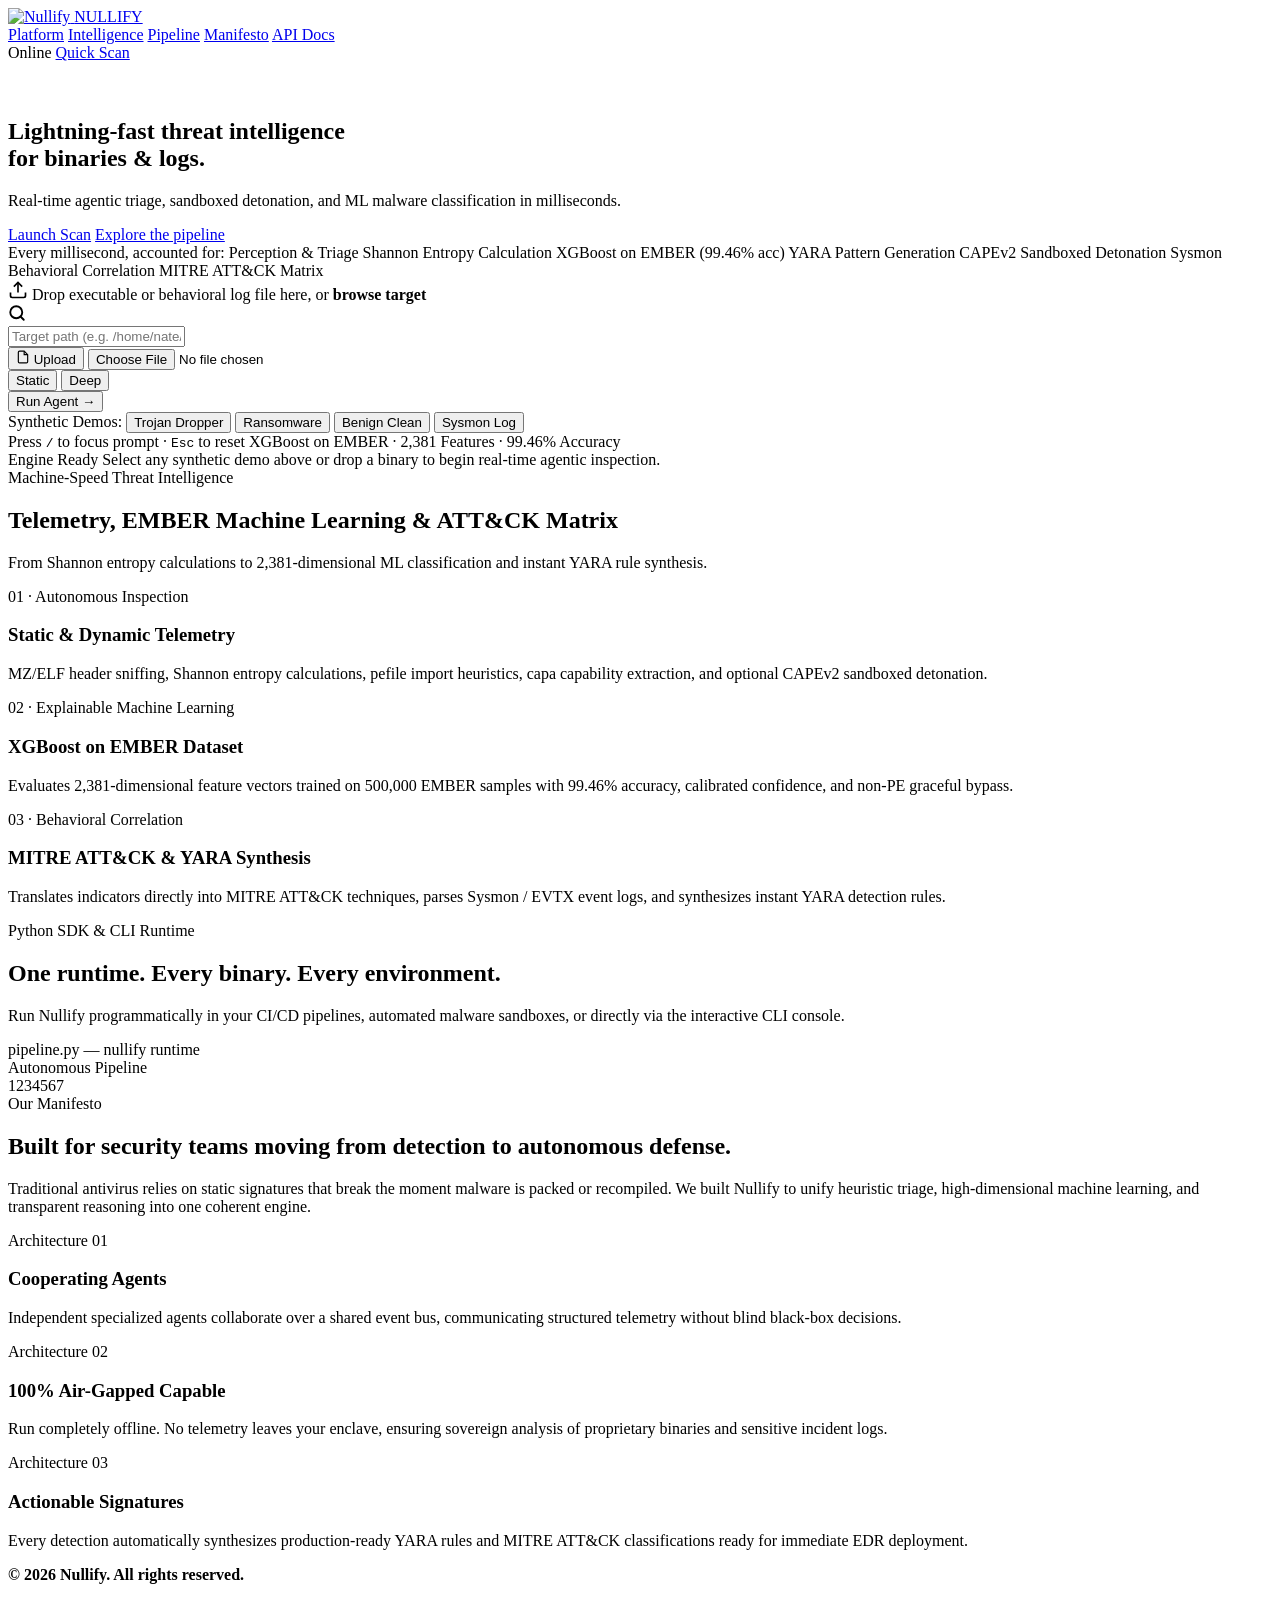
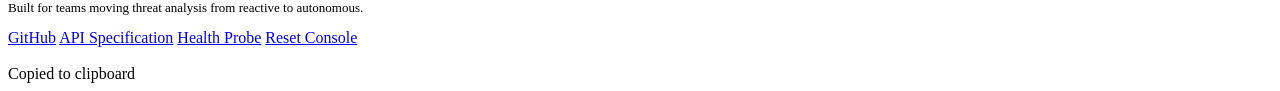
==== src/nullify/interfaces/web/static/index.html @ 45652394 "feat(ui): remove pipeline tabs, copy and replay buttons; polish minimalist terminal animation" ====
<!DOCTYPE html>
<html lang="en">
<head>
<meta charset="utf-8">
<meta name="viewport" content="width=device-width, initial-scale=1">
<title>Nullify — Lightning-fast threat intelligence for binaries & logs.</title>
<meta name="description" content="Autonomous threat analysis runtime. Cooperating agents for triage, static inspection, sandboxed detonation, and XGBoost classification on EMBER.">
<link rel="preconnect" href="https://fonts.googleapis.com">
<link rel="preconnect" href="https://fonts.gstatic.com" crossorigin>
<link rel="stylesheet" href="https://fonts.googleapis.com/css2?family=Mona+Sans:ital,wght@0,200..900;1,200..900&family=JetBrains+Mono:wght@400;500;600&display=swap">
<link rel="icon" type="image/svg+xml" href="/static/assets/icon.svg?v=20260912">
<link rel="icon" type="image/png" sizes="32x32" href="/static/assets/favicon-32x32.png?v=20260912">
<link rel="icon" type="image/png" sizes="16x16" href="/static/assets/favicon-16x16.png?v=20260912">
<link rel="shortcut icon" href="/favicon.ico?v=20260912">
<link rel="apple-touch-icon" sizes="180x180" href="/static/assets/apple-touch-icon.png?v=20260912">
<link rel="stylesheet" href="/static/style.css?v=20260912">
</head>
<body>

<!-- Signature RAVN Top-Pinned Floating Tab Navbar -->
<header class="ravn-navbar-wrapper">
  <div class="ravn-navbar-tab">
    <span class="ravn-ear-left" aria-hidden="true"></span>
    <span class="ravn-ear-right" aria-hidden="true"></span>
    
    <a href="#hero" class="nav-brand" id="nav-brand-logo" aria-label="Nullify Home">
      <img src="/static/assets/logo.svg" alt="Nullify" class="nav-logo-icon">
      <span class="nav-brand-text">NULLIFY</span>
    </a>

    <nav class="nav-menu" id="nav-menu-links" aria-label="Primary Navigation">
      <a href="#canvas" class="nav-item" data-section="canvas">Platform</a>
      <a href="#intelligence" class="nav-item" data-section="intelligence">Intelligence</a>
      <a href="#pipeline" class="nav-item" data-section="pipeline">Pipeline</a>
      <a href="#manifesto" class="nav-item" data-section="manifesto">Manifesto</a>
      <a href="/api/docs" target="_blank" class="nav-item">API Docs</a>
    </nav>

    <div class="nav-right-actions">
      <span id="health" class="engine-status-pill on" title="Orchestration status">
        <span class="status-dot"></span>
        <span id="health-text">Online</span>
      </span>
      <a href="#canvas" class="btn-nav-action">Quick Scan</a>
    </div>
  </div>
</header>

<!-- Hero Section (Directly mirroring useravn.com) -->
<section id="hero" class="hero-wrapper">
  <!-- Halftone Robots Art (Michelangelo Creation of Adam) -->
  <div class="hero-art-layer" aria-hidden="true">
    <div class="hero-art-inner">
      <img src="/static/assets/bg.svg" alt="" class="hero-bg-art">
      <div class="hero-dot-grid"></div>
    </div>
  </div>

  <!-- Corner Engraving Flourishes -->
  <div class="hero-flourishes" aria-hidden="true">
    <div class="flourishes-container">
      <img src="/static/assets/top-left.svg" alt="" class="flourish flourish-tl">
      <img src="/static/assets/top-right.svg" alt="" class="flourish flourish-tr">
      <img src="/static/assets/bottom-left.svg" alt="" class="flourish flourish-bl">
      <img src="/static/assets/bottom-right.svg" alt="" class="flourish flourish-br">

      <span class="crosshair bottom-left"></span>
      <span class="crosshair bottom-right"></span>
    </div>
  </div>

  <!-- Hero Content -->
  <div class="page-container hero-content">
    <h1 class="hero-headline">
      Lightning-fast threat intelligence<br>for binaries & logs.
    </h1>

    <p class="hero-subtext">
      Real-time agentic triage, sandboxed detonation, and ML malware classification in milliseconds.
    </p>

    <div class="hero-cta-group">
      <a href="#canvas" class="btn-primary-pill">Launch Scan</a>
      <a href="#pipeline" class="btn-secondary-pill">Explore the pipeline</a>
    </div>
  </div>
</section>

<!-- Capability Ticker Ribbon -->
<div class="capability-ticker" aria-hidden="true">
  <div class="page-container ticker-content">
    <span class="ticker-label">Every millisecond, accounted for:</span>
    <span class="ticker-item">Perception & Triage</span>
    <span class="ticker-item">Shannon Entropy Calculation</span>
    <span class="ticker-item">XGBoost on EMBER (99.46% acc)</span>
    <span class="ticker-item">YARA Pattern Generation</span>
    <span class="ticker-item">CAPEv2 Sandboxed Detonation</span>
    <span class="ticker-item">Sysmon Behavioral Correlation</span>
    <span class="ticker-item">MITRE ATT&CK Matrix</span>
  </div>
</div>

<!-- Main Workspace & Interactive Console -->
<main id="canvas" class="console-section">
  <div class="page-container">
    <div class="console-card">
      <form id="scan-form" class="scan-form">
        <!-- Drag & Drop Zone -->
        <div id="drop-zone" class="drag-drop-zone">
          <svg width="20" height="20" fill="none" stroke="currentColor" stroke-width="2" viewBox="0 0 24 24">
            <path d="M21 15v4a2 2 0 0 1-2 2H5a2 2 0 0 1-2-2v-4"/>
            <polyline points="17 8 12 3 7 8"/>
            <line x1="12" y1="3" x2="12" y2="15"/>
          </svg>
          <span class="drag-text">Drop executable or behavioral log file here, or <b>browse target</b></span>
        </div>

        <!-- Search / Path Row -->
        <div class="command-input-container">
          <div class="command-prefix-icon">
            <svg width="18" height="18" viewBox="0 0 24 24" fill="none" stroke="currentColor" stroke-width="2.5" stroke-linecap="round" stroke-linejoin="round">
              <circle cx="11" cy="11" r="8"></circle>
              <line x1="21" y1="21" x2="16.65" y2="16.65"></line>
            </svg>
          </div>

          <input id="path" class="scan-input" type="text" spellcheck="false" autocomplete="off"
                 placeholder="Target path (e.g. /home/nate/sample.elf, sample.exe)..." aria-label="file path">

          <div class="command-actions">
            <!-- File Picker Trigger -->
            <button id="file-trigger" type="button" class="file-upload-trigger">
              <svg width="14" height="14" fill="none" stroke="currentColor" stroke-width="2" viewBox="0 0 24 24">
                <path d="M14 2H6a2 2 0 0 0-2 2v16a2 2 0 0 0 2 2h12a2 2 0 0 0 2-2V8z"/>
                <polyline points="14 2 14 8 20 8"/>
              </svg>
              <span>Upload</span>
            </button>
            <input id="file-input" class="hidden-file-input" type="file">

            <!-- Scan Mode Switch -->
            <div class="mode-toggle-group">
              <button id="mode-static" type="button" class="mode-btn active" title="Static & ML analysis">Static</button>
              <button id="mode-deep" type="button" class="mode-btn" title="Sandboxed Detonation (--deep)">Deep</button>
            </div>

            <!-- Submit Button -->
            <button id="scan-btn" type="submit" class="btn-scan-main">
              <span class="btn-spinner" hidden></span>
              <span class="btn-label">Run Agent →</span>
            </button>
          </div>
        </div>
      </form>

      <!-- Quick Samples Row -->
      <div class="quick-samples-row">
        <span class="samples-label">Synthetic Demos:</span>
        <button type="button" class="sample-chip" data-sample="trojan">
          <span class="sample-dot trojan"></span> Trojan Dropper
        </button>
        <button type="button" class="sample-chip" data-sample="ransomware">
          <span class="sample-dot ransom"></span> Ransomware
        </button>
        <button type="button" class="sample-chip" data-sample="benign">
          <span class="sample-dot benign"></span> Benign Clean
        </button>
        <button type="button" class="sample-chip" data-sample="sysmon">
          <span class="sample-dot log"></span> Sysmon Log
        </button>
      </div>

      <div class="command-hints">
        <span>Press <kbd>/</kbd> to focus prompt · <kbd>Esc</kbd> to reset</span>
        <span>XGBoost on EMBER · 2,381 Features · 99.46% Accuracy</span>
      </div>

      <div id="error" class="error-box" hidden></div>
    </div>

    <!-- Bento Grid Scan Results Area -->
    <section id="result" class="bento-grid" hidden>
      <!-- Card 1: Verdict Showcase (Span 7) -->
      <div id="verdict-card" class="bento-card bento-verdict">
        <div class="card-header-row">
          <span class="card-title">
            <span class="card-title-icon">✦</span> Detection Verdict
          </span>
          <span id="verdict-type" class="verdict-family-pill"></span>
        </div>

        <div class="verdict-main-row">
          <div class="verdict-text-block">
            <span class="verdict-label">Analysis Result</span>
            <span id="verdict-word" class="verdict-word">—</span>
          </div>

          <!-- SVG Radial Meter -->
          <div class="radial-meter-box">
            <svg class="gauge-svg" viewBox="0 0 140 140">
              <circle class="gauge-track" cx="70" cy="70" r="60"/>
              <circle id="gauge-circle" class="gauge-progress" cx="70" cy="70" r="60"/>
            </svg>
            <div class="gauge-center-text">
              <span id="confidence" class="gauge-number">0%</span>
              <span class="gauge-caption">Confidence</span>
            </div>
          </div>
        </div>

        <!-- Target Metadata Row -->
        <div id="meta-row" class="target-meta-row"></div>
      </div>

      <!-- Card 2: AI Reasoning Rationale (Span 5) -->
      <div class="bento-card bento-reasoning">
        <div class="card-header-row">
          <span class="card-title">
            <span class="card-title-icon">◈</span> Reasoning Agent Rationale
          </span>
        </div>
        <div id="explanation" class="reasoning-body">Waiting for analysis...</div>
      </div>

      <!-- Card 3: 6-Agent Pipeline Flow (Span 12) -->
      <div class="bento-card bento-pipeline">
        <div class="card-header-row">
          <span class="card-title">
            <span class="card-title-icon">⟐</span> Cooperating Agent Pipeline
          </span>
          <span class="brand-pill">6 Specialized Stages</span>
        </div>
        <div id="agents" class="agents-grid"></div>
      </div>

      <!-- Card 4: MITRE ATT&CK Matrix (Span 6) -->
      <div class="bento-card bento-mitre">
        <div class="card-header-row">
          <span class="card-title">
            <span class="card-title-icon">⬡</span> MITRE ATT&CK Mapping
          </span>
          <span id="mitre-count" class="brand-pill">0 mapped</span>
        </div>
        <div id="mitre-list" class="mitre-tags-list"></div>
      </div>

      <!-- Card 5: YARA Rule Synthesis (Span 6) -->
      <div class="bento-card bento-yara">
        <div class="card-header-row">
          <span class="card-title">
            <span class="card-title-icon" style="color: #4ade80;">⚡</span> Auto-Generated YARA Rule
          </span>
        </div>
        <pre id="yara-rule-preview" class="yara-preview-box">// Click below to derive an actionable YARA rule from findings</pre>
        <div class="yara-actions-row">
          <button id="btn-gen-yara" type="button" class="btn-secondary-pill" style="color: #fafafa; border-color: #333; background: #222;">Generate Rule</button>
          <button id="btn-copy-yara" type="button" class="btn-secondary-pill" style="color: #fafafa; border-color: #333; background: #222;" hidden>Copy YARA</button>
        </div>
      </div>

      <!-- Card 6: Findings Deep Dive (Span 12) -->
      <div class="bento-card bento-findings">
        <div class="card-header-row">
          <span class="card-title">
            <span class="card-title-icon">≡</span> Findings Deep Dive <span id="finding-count" class="brand-pill"></span>
          </span>
        </div>

        <div class="findings-filter-bar">
          <button type="button" class="filter-pill active" data-filter="all">All</button>
          <button type="button" class="filter-pill" data-filter="critical">Critical</button>
          <button type="button" class="filter-pill" data-filter="high">High</button>
          <button type="button" class="filter-pill" data-filter="medium">Medium</button>
          <button type="button" class="filter-pill" data-filter="low">Low</button>
          <button type="button" class="filter-pill" data-filter="info">Info</button>
        </div>

        <div id="findings" class="findings-list"></div>
      </div>

      <!-- Card 7: Raw JSON Report (Span 12) -->
      <div class="bento-card bento-raw">
        <div class="card-header-row">
          <span class="card-title">
            <span class="card-title-icon">{ }</span> Raw Intelligence Report
          </span>
          <div style="display: flex; gap: 8px;">
            <button id="raw-toggle" class="btn-secondary-pill" type="button" style="color: #fafafa; border-color: #333; background: #222;">View Raw Report</button>
            <button id="raw-copy" class="btn-secondary-pill" type="button" style="color: #fafafa; border-color: #333; background: #222;" hidden>Copy JSON</button>
          </div>
        </div>
        <pre id="raw-json" class="raw-json-container" hidden></pre>
      </div>
    </section>

    <!-- Initial Empty State inside Console -->
    <div id="intro" class="canvas-empty-state">
      <div class="empty-state-banner">
        <span class="empty-state-badge">Engine Ready</span>
        <span class="empty-state-text">Select any synthetic demo above or drop a binary to begin real-time agentic inspection.</span>
      </div>
    </div>
  </div>
</main>

<!-- Threat Intelligence Architecture Section -->
<section id="intelligence" class="intelligence-section">
  <div class="page-container">
    <div class="section-header">
      <span class="section-tag">Machine-Speed Threat Intelligence</span>
      <h2 class="section-title">Telemetry, EMBER Machine Learning & ATT&CK Matrix</h2>
      <p class="section-desc">From Shannon entropy calculations to 2,381-dimensional ML classification and instant YARA rule synthesis.</p>
    </div>

    <div class="pillars-grid">
      <div class="pillar-card">
        <span class="pillar-step">01 · Autonomous Inspection</span>
        <h3 class="pillar-title">Static & Dynamic Telemetry</h3>
        <p class="pillar-desc">MZ/ELF header sniffing, Shannon entropy calculations, pefile import heuristics, capa capability extraction, and optional CAPEv2 sandboxed detonation.</p>
      </div>

      <div class="pillar-card">
        <span class="pillar-step">02 · Explainable Machine Learning</span>
        <h3 class="pillar-title">XGBoost on EMBER Dataset</h3>
        <p class="pillar-desc">Evaluates 2,381-dimensional feature vectors trained on 500,000 EMBER samples with 99.46% accuracy, calibrated confidence, and non-PE graceful bypass.</p>
      </div>

      <div class="pillar-card">
        <span class="pillar-step">03 · Behavioral Correlation</span>
        <h3 class="pillar-title">MITRE ATT&CK & YARA Synthesis</h3>
        <p class="pillar-desc">Translates indicators directly into MITRE ATT&CK techniques, parses Sysmon / EVTX event logs, and synthesizes instant YARA detection rules.</p>
      </div>
    </div>
  </div>
</section>

<!-- Agentic Pipeline & Code Showcase Section -->
<section id="pipeline" class="code-showcase-section">
  <div class="page-container">
    <div class="section-header">
      <span class="section-tag">Python SDK & CLI Runtime</span>
      <h2 class="section-title">One runtime. Every binary. Every environment.</h2>
      <p class="section-desc">Run Nullify programmatically in your CI/CD pipelines, automated malware sandboxes, or directly via the interactive CLI console.</p>
    </div>

    <!-- Animated Pipeline Terminal -->
    <div class="terminal-showcase-card" id="pipeline-terminal">
      <!-- Minimalist Chrome Header -->
      <div class="terminal-chrome">
        <div class="terminal-controls">
          <span class="term-dot term-dot-close" aria-hidden="true"></span>
          <span class="term-dot term-dot-min" aria-hidden="true"></span>
          <span class="term-dot term-dot-max" aria-hidden="true"></span>
        </div>
        <div class="terminal-title">pipeline.py — nullify runtime</div>
        <div class="terminal-status-indicator">
          <span class="pulse-status-dot"></span>
          <span class="status-label" id="term-status-label">Autonomous Pipeline</span>
        </div>
      </div>

      <!-- Editor Canvas -->
      <div class="terminal-editor-body">
        <div class="editor-gutters" aria-hidden="true" id="term-gutters">
          <span>1</span><span>2</span><span>3</span><span>4</span><span>5</span><span>6</span><span>7</span>
        </div>
        <div class="editor-code-pane" id="term-code-pane"></div>
      </div>

      <!-- Live Execution Output Console -->
      <div class="terminal-runtime-drawer" id="term-runtime-drawer">
        <div class="runtime-log-stream" id="term-log-stream"></div>
        <div class="runtime-verdict-line" id="term-verdict-line"></div>
      </div>
    </div>
  </div>
</section>

<!-- Manifesto Section (Matching RAVN's Manifesto) -->
<section id="manifesto" class="manifesto-section">
  <div class="page-container">
    <div class="section-header">
      <span class="section-tag">Our Manifesto</span>
      <h2 class="section-title">Built for security teams moving from detection to autonomous defense.</h2>
      <p class="section-desc">Traditional antivirus relies on static signatures that break the moment malware is packed or recompiled. We built Nullify to unify heuristic triage, high-dimensional machine learning, and transparent reasoning into one coherent engine.</p>
    </div>

    <div class="pillars-grid">
      <div class="pillar-card">
        <span class="pillar-step">Architecture 01</span>
        <h3 class="pillar-title">Cooperating Agents</h3>
        <p class="pillar-desc">Independent specialized agents collaborate over a shared event bus, communicating structured telemetry without blind black-box decisions.</p>
      </div>

      <div class="pillar-card">
        <span class="pillar-step">Architecture 02</span>
        <h3 class="pillar-title">100% Air-Gapped Capable</h3>
        <p class="pillar-desc">Run completely offline. No telemetry leaves your enclave, ensuring sovereign analysis of proprietary binaries and sensitive incident logs.</p>
      </div>

      <div class="pillar-card">
        <span class="pillar-step">Architecture 03</span>
        <h3 class="pillar-title">Actionable Signatures</h3>
        <p class="pillar-desc">Every detection automatically synthesizes production-ready YARA rules and MITRE ATT&CK classifications ready for immediate EDR deployment.</p>
      </div>
    </div>
  </div>
</section>

<!-- Page Footer with Architectural Watermark (footer.svg) -->
<footer class="page-footer">
  <div class="page-container">
    <div class="footer-bottom-row">
      <div>
        <p style="font-weight: 550; color: var(--foreground);">© 2026 Nullify. All rights reserved.</p>
        <p style="font-size: 0.8125rem; color: var(--foreground-subtle); margin-top: 2px;">Built for teams moving threat analysis from reactive to autonomous.</p>
      </div>

      <div class="footer-links">
        <a href="https://github.com/Nate-br/nullify" target="_blank" rel="noopener" class="footer-link">GitHub</a>
        <a href="/api/docs" target="_blank" class="footer-link">API Specification</a>
        <a href="/api/health" target="_blank" class="footer-link">Health Probe</a>
        <a href="/?path=/dev/null" class="footer-link">Reset Console</a>
      </div>
    </div>

    <!-- Footer Watermark Engraving (footer.svg) -->
    <div class="footer-watermark-wrapper" aria-hidden="true">
      <img src="/static/assets/footer.svg" alt="" class="footer-watermark">
    </div>
  </div>
</footer>

<div id="toast">Copied to clipboard</div>

<script src="/static/app.js?v=20260912"></script>
</body>
</html>
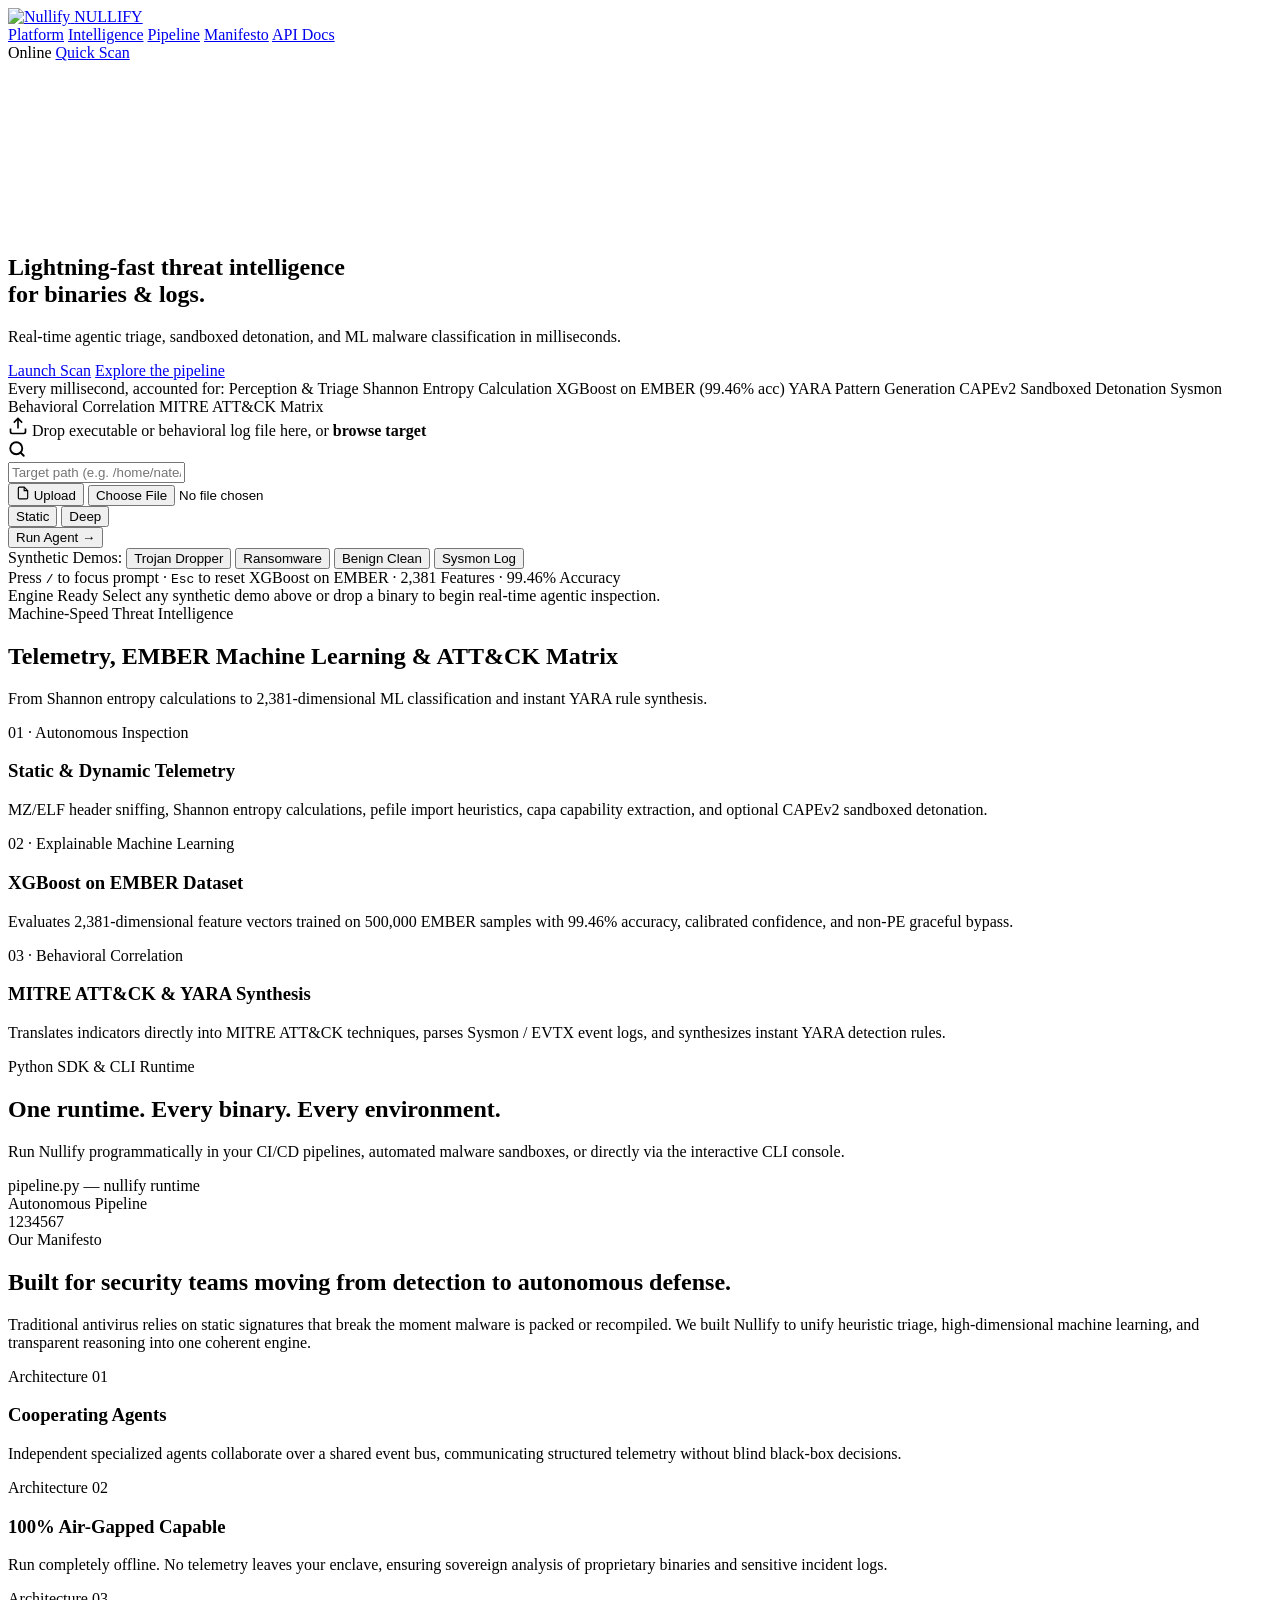
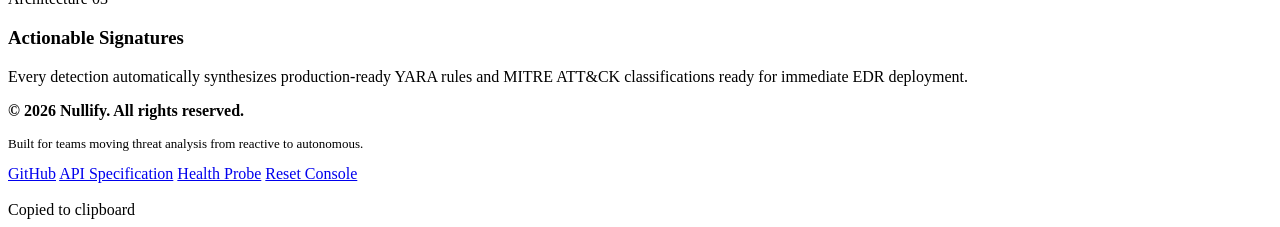
==== commit 1b8898d0: "feat(ui): apply full-bleed 270-degree rotated particle video hero background at 32% watermark opacit" ====
--- a/src/nullify/interfaces/web/static/index.html
+++ b/src/nullify/interfaces/web/static/index.html
@@ -46,13 +46,26 @@
   </div>
 </header>
 
-<!-- Hero Section (Directly mirroring useravn.com) -->
+<!-- Hero Section (Featuring Full-Bleed 3D Particle Topography) -->
 <section id="hero" class="hero-wrapper">
-  <!-- Halftone Robots Art (Michelangelo Creation of Adam) -->
+  <!-- Atmospheric Cursor Illumination -->
+  <div id="ambient-cursor-glow" class="ambient-cursor-glow"></div>
+
+  <!-- Full-Bleed 3D Particle Wave Background (pint art rot 270°) -->
   <div class="hero-art-layer" aria-hidden="true">
     <div class="hero-art-inner">
-      <img src="/static/assets/bg.svg" alt="" class="hero-bg-art">
+      <video
+        id="hero-bg-video"
+        class="hero-bg-video"
+        autoplay
+        loop
+        muted
+        playsinline
+        preload="auto"
+        src="/static/assets/hero-bg-270.mp4"
+      ></video>
       <div class="hero-dot-grid"></div>
+      <div class="hero-vignette-overlay"></div>
     </div>
   </div>
 
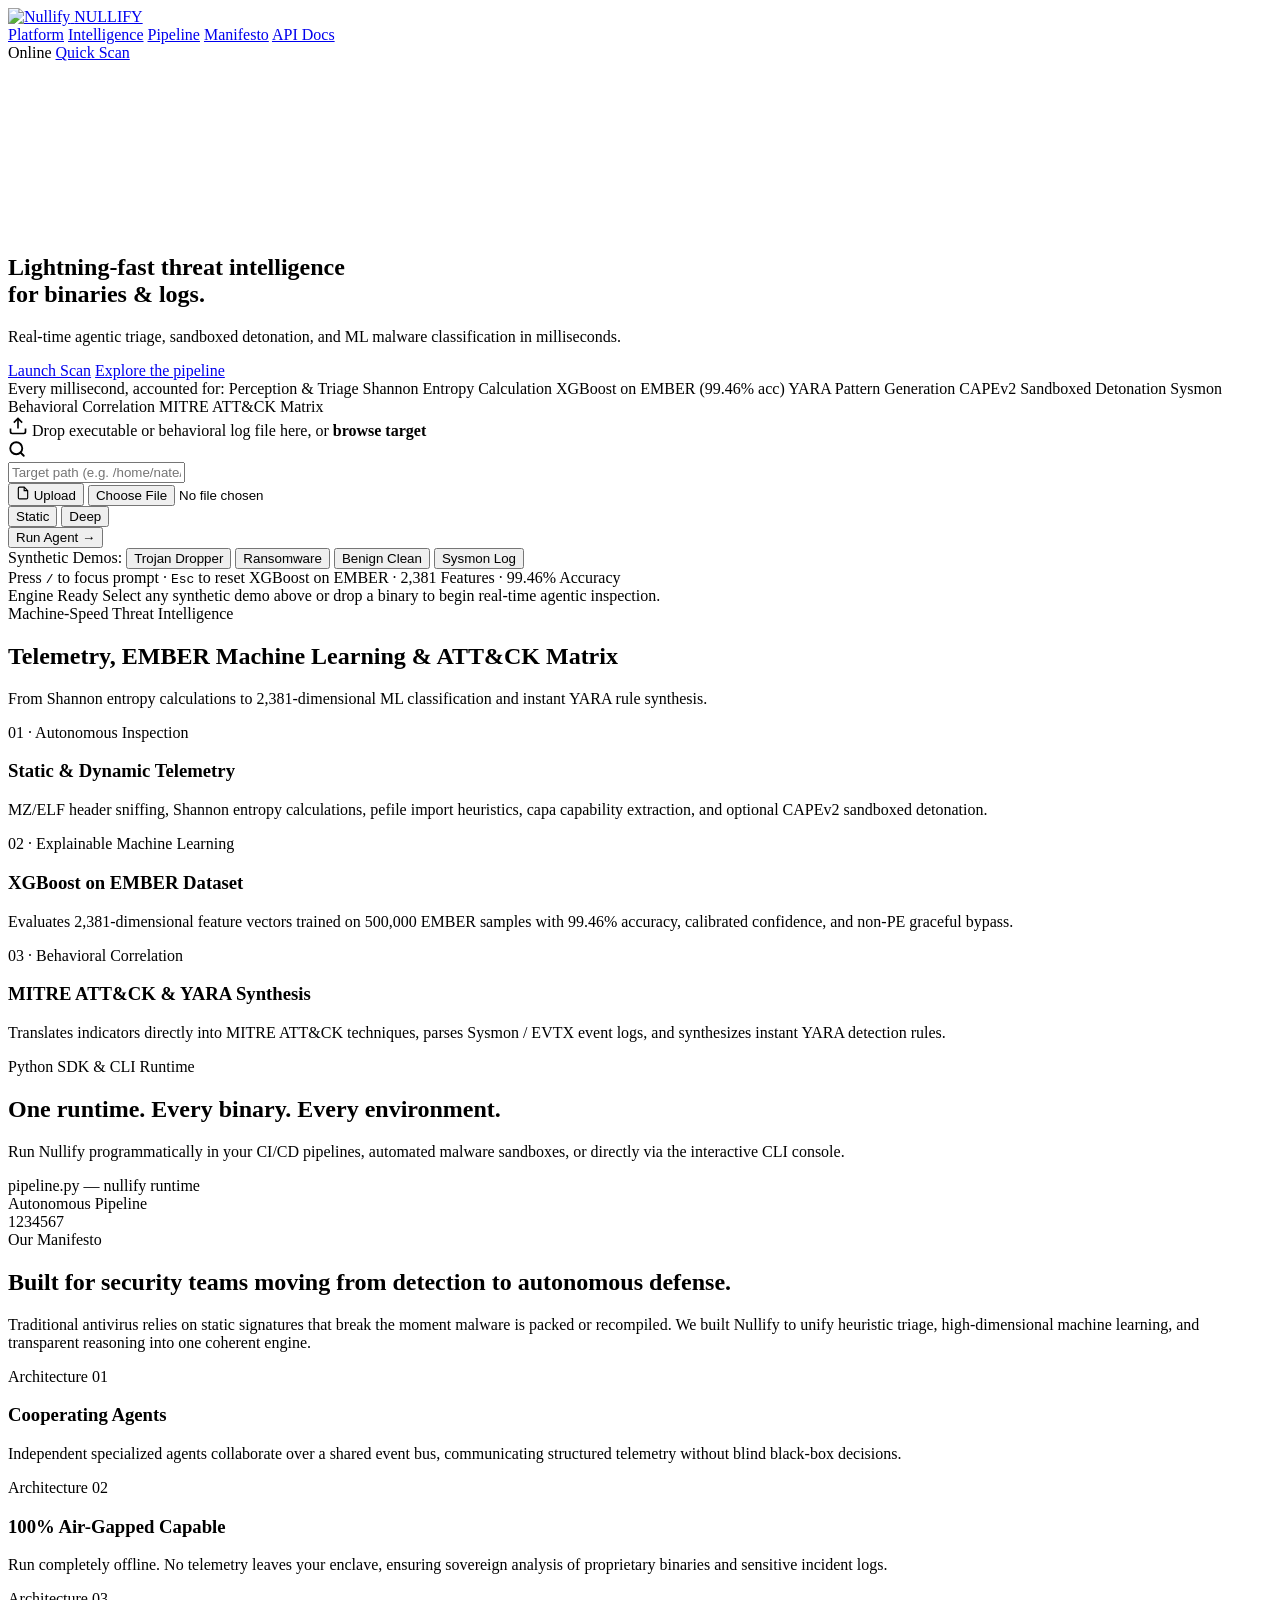
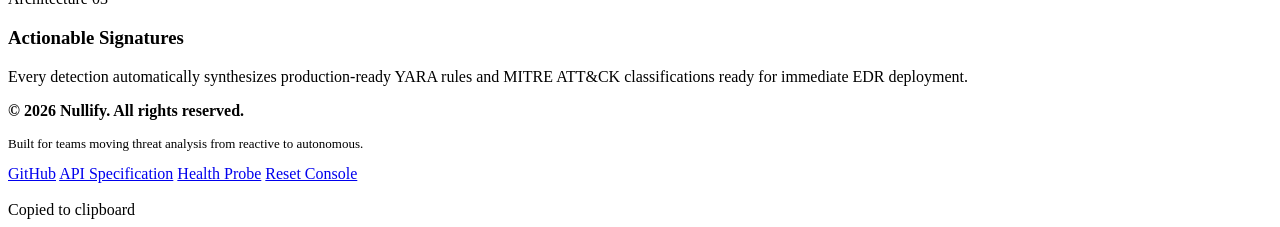
==== commit 8445d00e: "feat(ui): ensure native charcoal ink on cream with hardware-accelerated multiply blend mode on main " ====
--- a/src/nullify/interfaces/web/static/index.html
+++ b/src/nullify/interfaces/web/static/index.html
@@ -13,7 +13,7 @@
 <link rel="icon" type="image/png" sizes="16x16" href="/static/assets/favicon-16x16.png?v=20260912">
 <link rel="shortcut icon" href="/favicon.ico?v=20260912">
 <link rel="apple-touch-icon" sizes="180x180" href="/static/assets/apple-touch-icon.png?v=20260912">
-<link rel="stylesheet" href="/static/style.css?v=20260912">
+<link rel="stylesheet" href="/static/style.css?v=20260913_charcoal">
 </head>
 <body>
 
@@ -51,7 +51,7 @@
   <!-- Atmospheric Cursor Illumination -->
   <div id="ambient-cursor-glow" class="ambient-cursor-glow"></div>
 
-  <!-- Full-Bleed 3D Particle Wave Background (pint art rot 270°) -->
+  <!-- Full-Bleed 3D Particle Wave Background (pint art rot 270° Charcoal Ink on Cream) -->
   <div class="hero-art-layer" aria-hidden="true">
     <div class="hero-art-inner">
       <video
@@ -62,7 +62,8 @@
         muted
         playsinline
         preload="auto"
-        src="/static/assets/hero-bg-270.mp4"
+        src="/static/assets/hero-bg-270-charcoal.mp4"
+        style="opacity: 0.32; mix-blend-mode: multiply;"
       ></video>
       <div class="hero-dot-grid"></div>
       <div class="hero-vignette-overlay"></div>
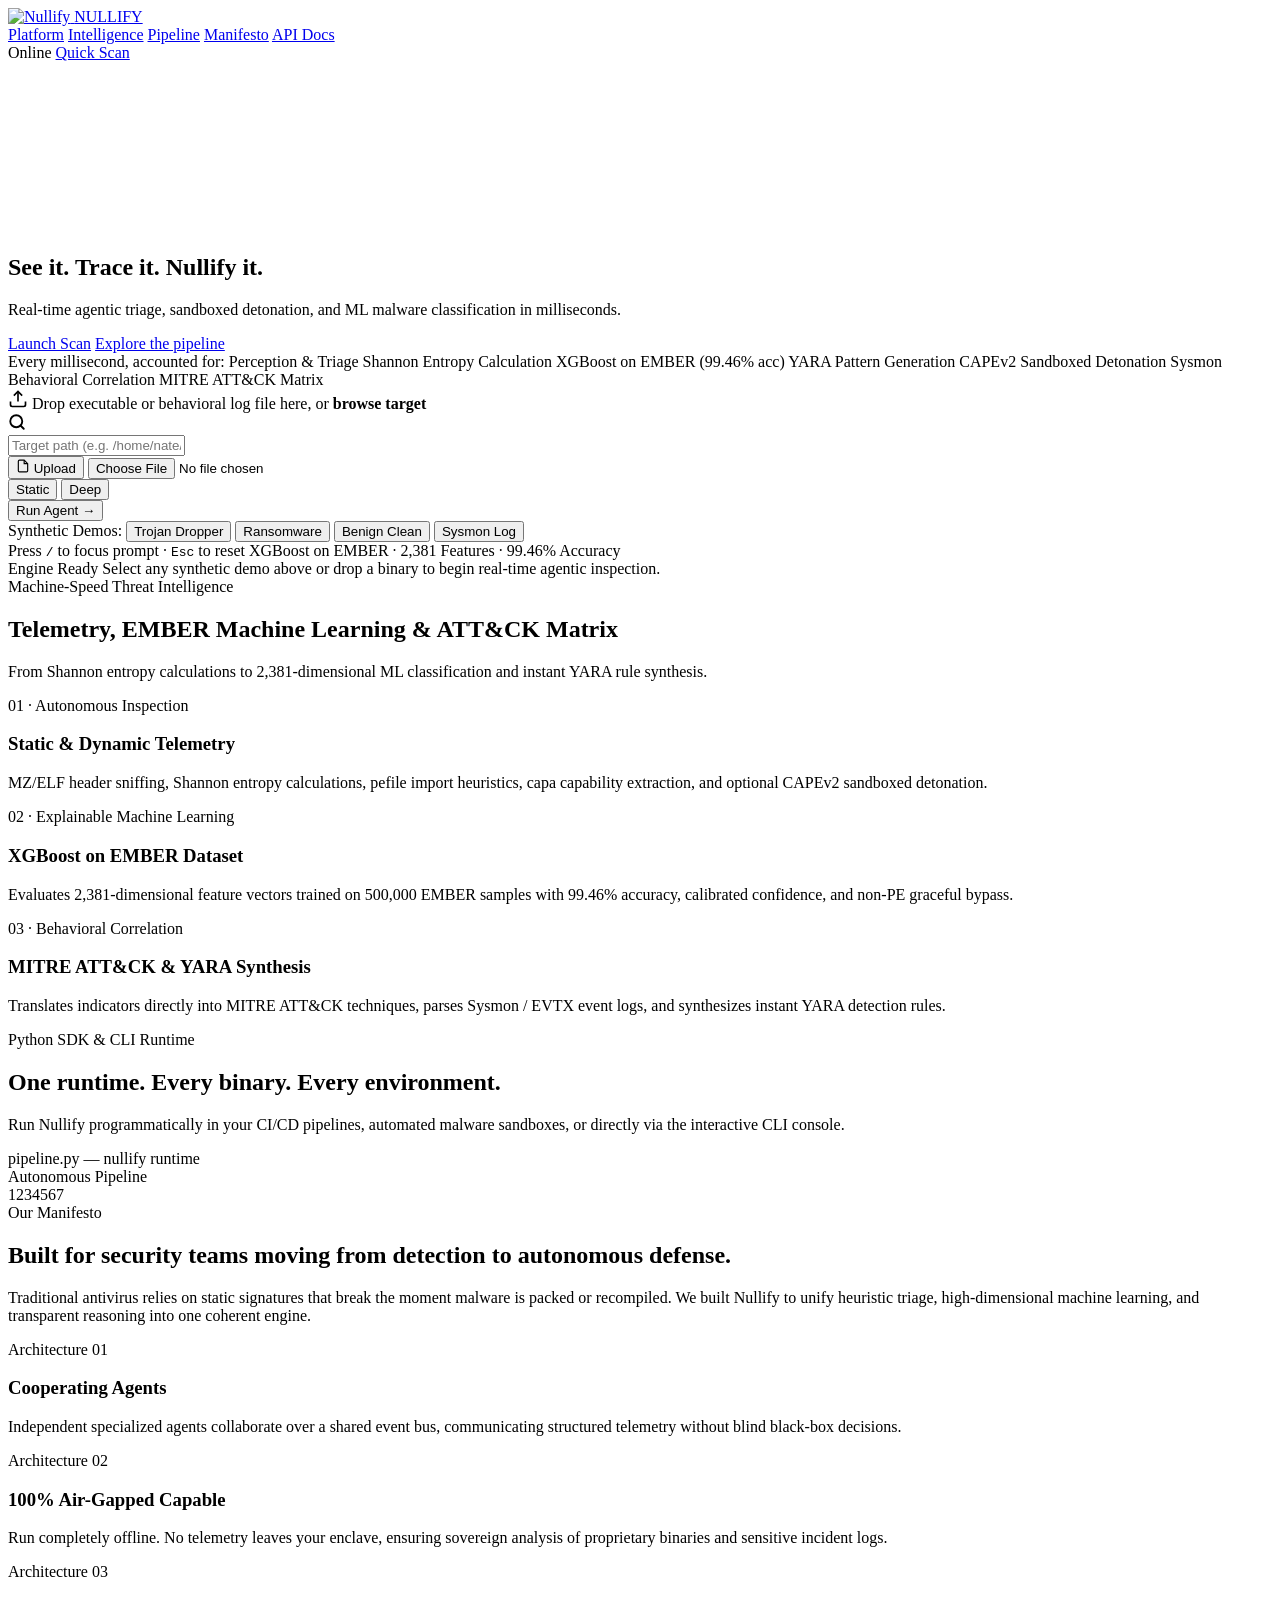
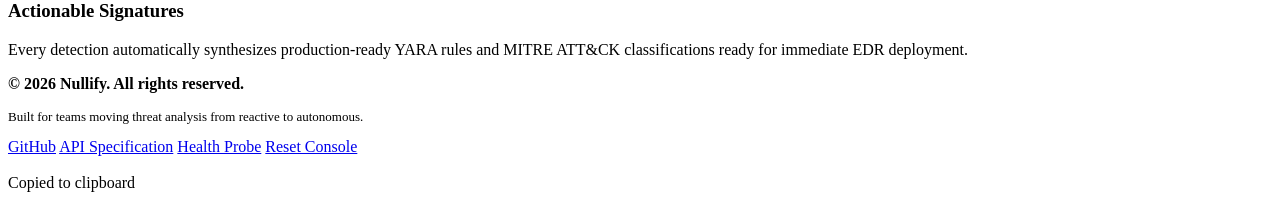
==== commit 5501270c: "feat(ui): update CLI block banner and change website headline to 'See it. Trace it. Nullify it.'" ====
--- a/src/nullify/interfaces/web/static/index.html
+++ b/src/nullify/interfaces/web/static/index.html
@@ -3,7 +3,7 @@
 <head>
 <meta charset="utf-8">
 <meta name="viewport" content="width=device-width, initial-scale=1">
-<title>Nullify — Lightning-fast threat intelligence for binaries & logs.</title>
+<title>Nullify — See it. Trace it. Nullify it.</title>
 <meta name="description" content="Autonomous threat analysis runtime. Cooperating agents for triage, static inspection, sandboxed detonation, and XGBoost classification on EMBER.">
 <link rel="preconnect" href="https://fonts.googleapis.com">
 <link rel="preconnect" href="https://fonts.gstatic.com" crossorigin>
@@ -86,7 +86,7 @@
   <!-- Hero Content -->
   <div class="page-container hero-content">
     <h1 class="hero-headline">
-      Lightning-fast threat intelligence<br>for binaries & logs.
+      See it. Trace it. Nullify it.
     </h1>
 
     <p class="hero-subtext">
@@ -447,6 +447,6 @@
 
 <div id="toast">Copied to clipboard</div>
 
-<script src="/static/app.js?v=20260912"></script>
+<script src="/static/app.js?v=20260913_nullify_start"></script>
 </body>
 </html>
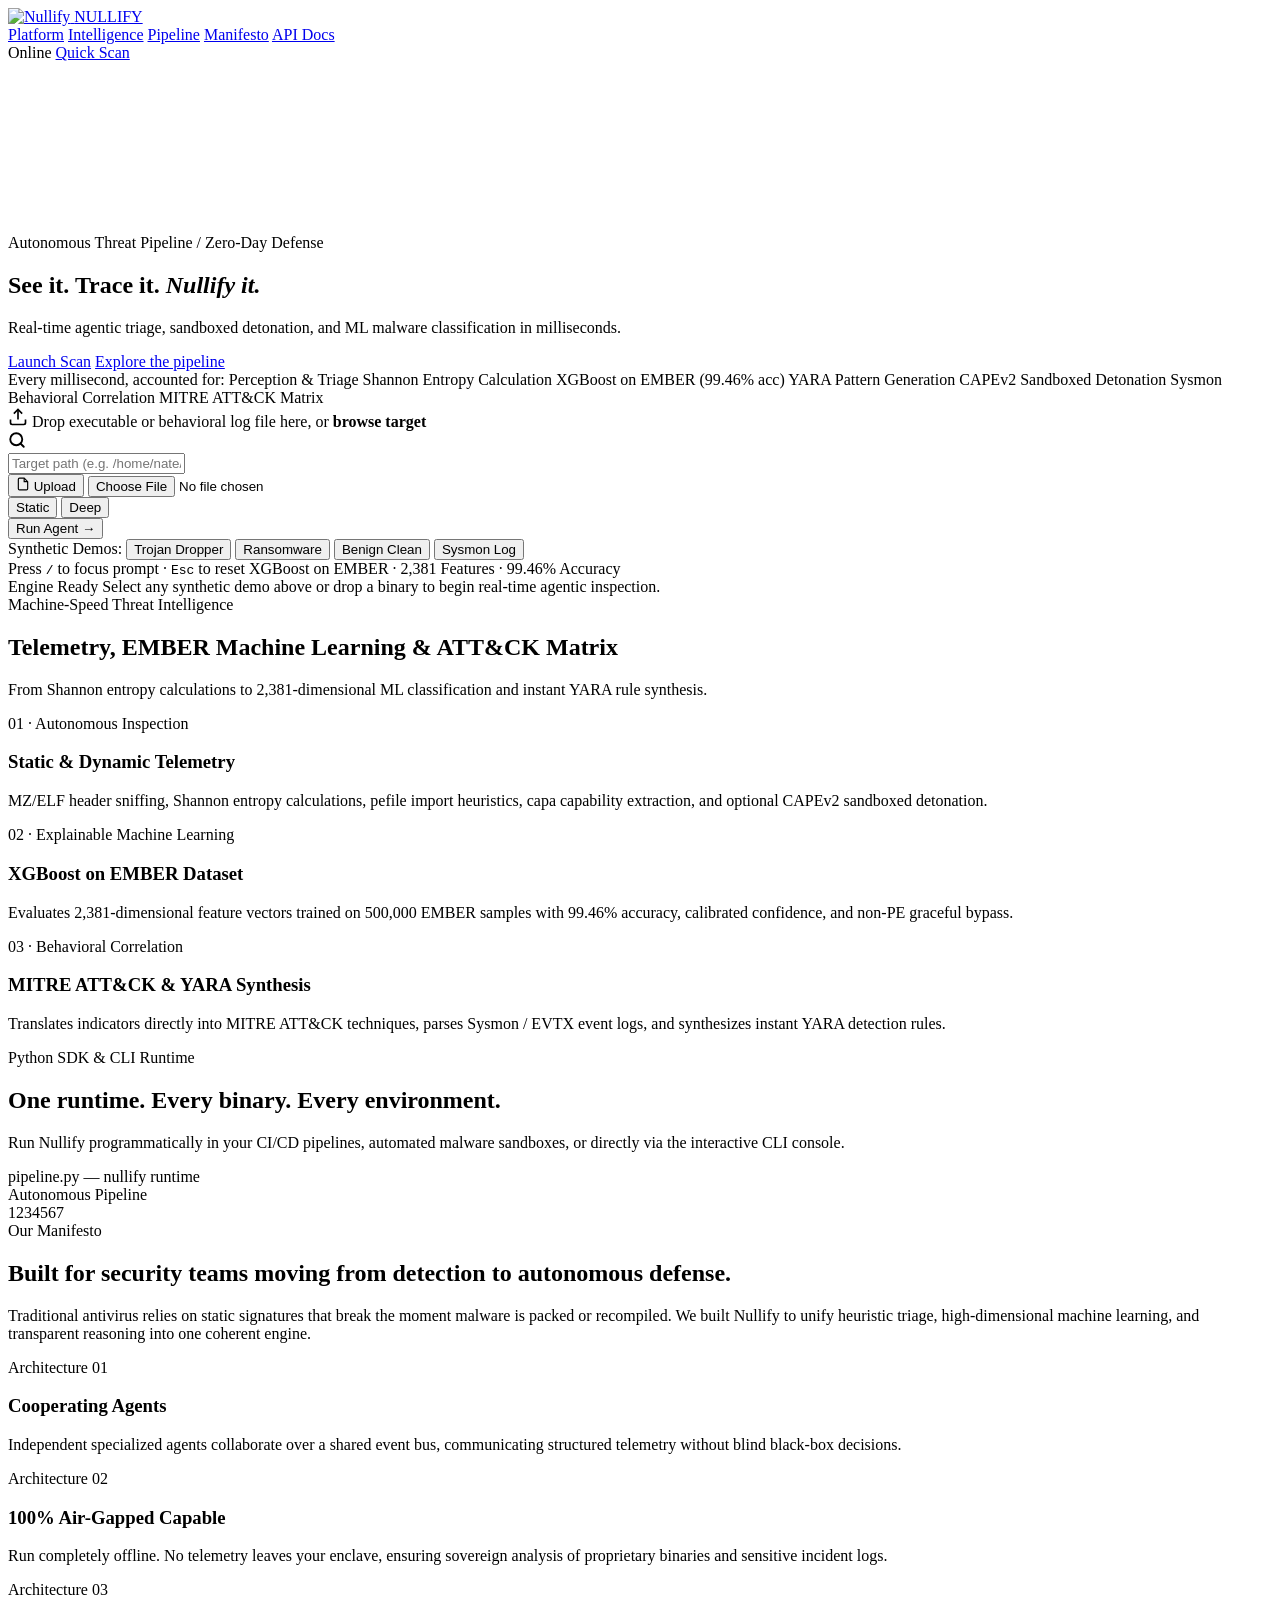
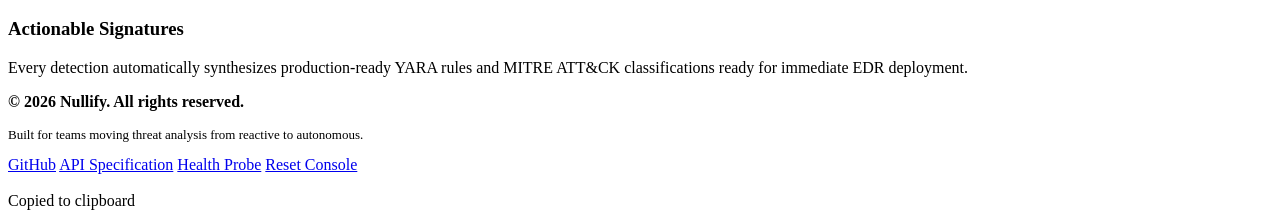
==== commit 82c9999f: "feat(ui): elevate 'See it. Trace it. Nullify it.' with Instrument Serif typography, metadata badge, " ====
--- a/src/nullify/interfaces/web/static/index.html
+++ b/src/nullify/interfaces/web/static/index.html
@@ -7,13 +7,13 @@
 <meta name="description" content="Autonomous threat analysis runtime. Cooperating agents for triage, static inspection, sandboxed detonation, and XGBoost classification on EMBER.">
 <link rel="preconnect" href="https://fonts.googleapis.com">
 <link rel="preconnect" href="https://fonts.gstatic.com" crossorigin>
-<link rel="stylesheet" href="https://fonts.googleapis.com/css2?family=Mona+Sans:ital,wght@0,200..900;1,200..900&family=JetBrains+Mono:wght@400;500;600&display=swap">
+<link rel="stylesheet" href="https://fonts.googleapis.com/css2?family=Cinzel:wght@500;600;700&family=Cormorant+Garamond:ital,wght@0,400;0,600;1,400;1,600&family=Instrument+Serif:ital@0;1&family=JetBrains+Mono:wght@400;500;600&family=Mona+Sans:ital,wght@0,200..900;1,200..900&family=Newsreader:ital,opsz,wght@0,6..72,400;0,6..72,600;1,6..72,400;1,6..72,600&display=swap">
 <link rel="icon" type="image/svg+xml" href="/static/assets/icon.svg?v=20260912">
 <link rel="icon" type="image/png" sizes="32x32" href="/static/assets/favicon-32x32.png?v=20260912">
 <link rel="icon" type="image/png" sizes="16x16" href="/static/assets/favicon-16x16.png?v=20260912">
 <link rel="shortcut icon" href="/favicon.ico?v=20260912">
 <link rel="apple-touch-icon" sizes="180x180" href="/static/assets/apple-touch-icon.png?v=20260912">
-<link rel="stylesheet" href="/static/style.css?v=20260913_charcoal">
+<link rel="stylesheet" href="/static/style.css?v=20260913_typography">
 </head>
 <body>
 
@@ -85,8 +85,17 @@
 
   <!-- Hero Content -->
   <div class="page-container hero-content">
+    <div class="hero-eyebrow" aria-label="Nullify Autonomous Runtime">
+      <span class="eyebrow-dot"></span>
+      <span class="eyebrow-text">Autonomous Threat Pipeline</span>
+      <span class="eyebrow-sep">/</span>
+      <span class="eyebrow-sub">Zero-Day Defense</span>
+    </div>
+
     <h1 class="hero-headline">
-      See it. Trace it. Nullify it.
+      <span class="hl-token hl-see">See it.</span>
+      <span class="hl-token hl-trace">Trace it.</span>
+      <span class="hl-token hl-nullify"><em>Nullify it.</em></span>
     </h1>
 
     <p class="hero-subtext">
